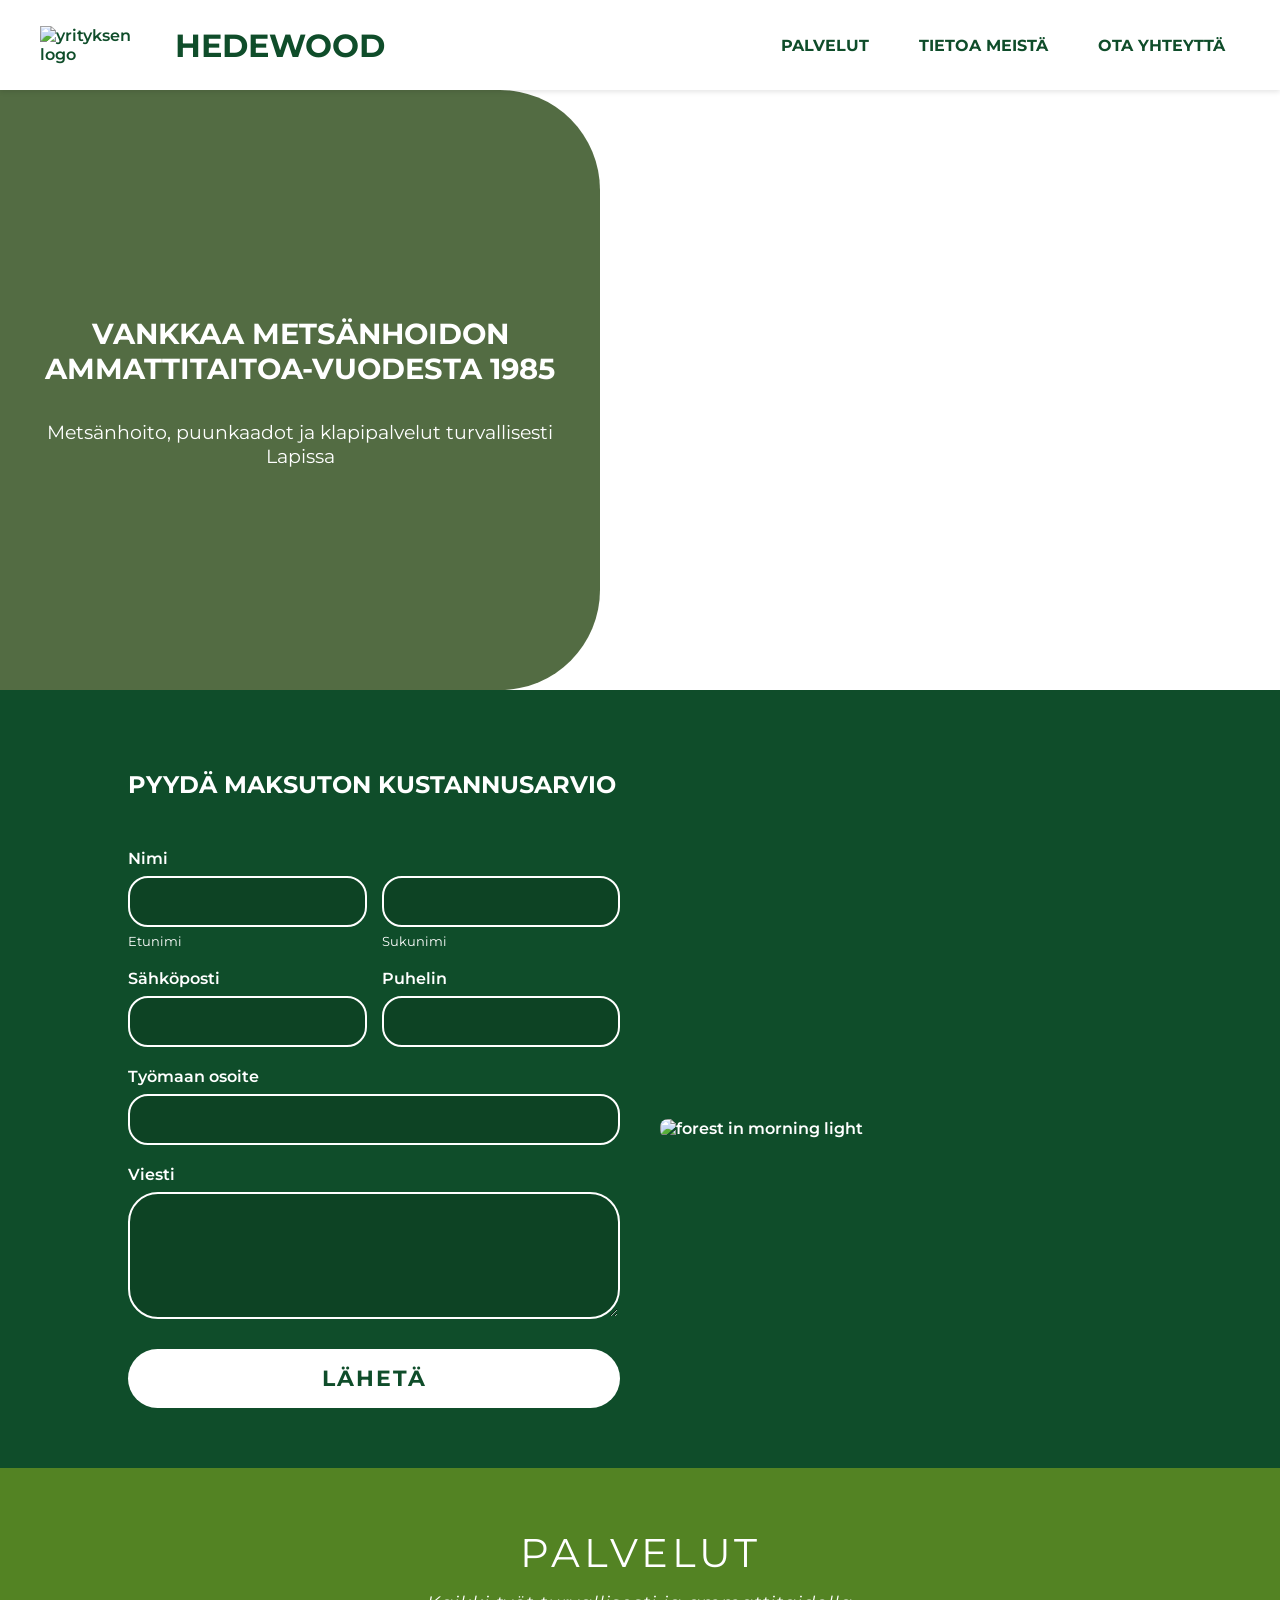
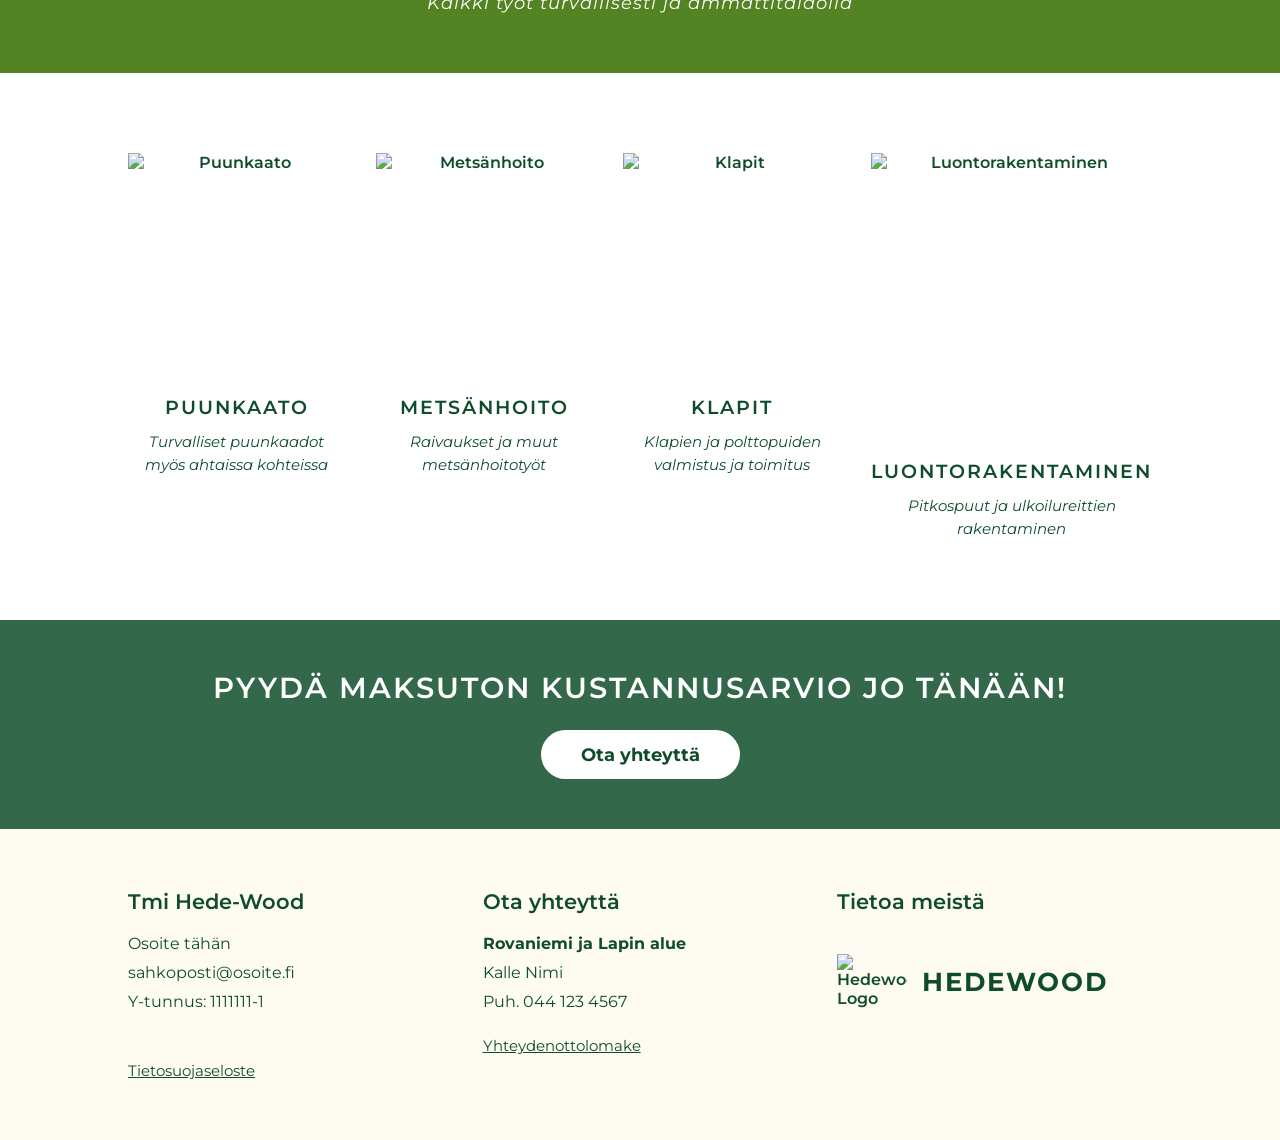
==== frontpage.html @ 9b6c6e56 "Add files via upload" ====
<!DOCTYPE html>
<html lang="fi">
<head>
    <meta charset="UTF-8">
    <meta name="viewport" content="width=device-width, initial-scale=1.0">
    <title>Suomalainen Metsuri Firma</title>
    
    <link rel="stylesheet" href="index.css">
    <link href="https://fonts.googleapis.com/css2?family=Montserrat:wght@400;600&display=swap" rel="stylesheet">
</head>

<body>

    <header class="top_bar">

        <div class="title">

            <img class="image_size" src="../img/CA11775B-EE73-4708-9B7C-FA56D36C9D68.png" alt="yrityksen logo">

            <h1 >HEDEWOOD</h1>

        </div>

        <button class="hamburger-btn" id="hamburgerBtn" aria-label="Avaa valikko">
            <span></span>
            <span></span>
            <span></span>
        </button>
        

        <nav class="navigation" id="navMenu">
            <a href="services.html">PALVELUT</a>
            <a href="about_us.html">TIETOA MEISTÄ</a>
            <a href="contact_us.html">OTA YHTEYTTÄ</a>
            
        </nav>

    </header>



    

    <div>


        <section class="background_box">


            <div>
            

                <h2>
                    VANKKAA METSÄNHOIDON
                    AMMATTITAITOA-VUODESTA
                            1985         
                </h2>

                <h3>
                        Metsänhoito, puunkaadot ja
                    klapipalvelut turvallisesti Lapissa
                </h3>

            </div>
        </section>

        
        

        <section class="box2">
            <h2>PYYDÄ MAKSUTON KUSTANNUSARVIO</h2>

            <div class="box2-content">
                <form class="contact-form">
                    <div class="form-group grid-2">
                        <div class="sub-group">
                            <label for="etunimi">Nimi</label>
                            <input type="text" id="etunimi" name="etunimi">
                            <span class="sub-label">Etunimi</span>
                        </div>
                        <div class="sub-group empty-label-wrapper">
                            <input type="text" id="sukunimi" name="sukunimi">
                            <span class="sub-label">Sukunimi</span>
                        </div>
                    </div>

                    <div class="form-group grid-2">
                        <div class="sub-group">
                            <label for="sahkoposti">Sähköposti</label>
                            <input type="email" id="sahkoposti" name="sahkoposti">
                        </div>
                        <div class="sub-group">
                            <label for="puhelin">Puhelin</label>
                            <input type="tel" id="puhelin" name="puhelin">
                        </div>
                    </div>

                    <div class="form-group">
                        <label for="osoite">Työmaan osoite</label>
                        <input type="text" id="osoite" name="osoite">
                    </div>

                    <div class="form-group">
                        <label for="viesti">Viesti</label>
                        <textarea id="viesti" name="viesti" rows="5"></textarea>
                    </div>

                    <button type="submit" class="submit-btn">LÄHETÄ</button>
                </form>
                    
                <img src="../img/sebastian-unrau-sp-p7uuT0tw-unsplash.jpg" alt="forest in morning light">
            </div>
        </section>

        <section class="services-header">
            <h2>PALVELUT</h2>
            <p>Kaikki työt turvallisesti ja ammattitaidolla</p>
        </section>

        <section class="services-container">
        
            <div class="service-card">
                <img src="../img/kristians-greckis-Xa5B4AlbJls-unsplash.jpg" alt="Puunkaato"> <h3>PUUNKAATO</h3>
                <p>Turvalliset puunkaadot myös ahtaissa kohteissa</p>
            </div>

            <div class="service-card">
                <img src="../img/kristians-greckis-Xa5B4AlBJls-unsplash.jpg" alt="Metsänhoito">
                <h3>METSÄNHOITO</h3>
                <p>Raivaukset ja muut metsänhoitotyöt</p>
            </div>

            <div class="service-card">
                <img src="../img/kristians-greckis-Xa5B4AlbJls-unsplash.jpg" alt="Klapit"> <h3>KLAPIT</h3>
                <p>Klapien ja polttopuiden valmistus ja toimitus</p>
            </div>

            <div class="service-card">
                <img src="../img/kristians-greckis-Xa5B4AlbJls-unsplash.jpg" alt="Luontorakentaminen"> <h3>LUONTORAKENTAMINEN</h3>
                <p>Pitkospuut ja ulkoilureittien rakentaminen</p>
            </div>

        </section>



       

    </div>

    <footer>
        <section class="footer-cta">
            <h2>PYYDÄ MAKSUTON KUSTANNUSARVIO JO TÄNÄÄN!</h2>
            <a href="contact_us.html" class="cta-btn">Ota yhteyttä</a>
        </section>

        <section class="footer-content">
            
            <div class="footer-column">
                <h3>Tmi Hede-Wood</h3>
                <p>Osoite tähän</p>
                <p>sahkoposti@osoite.fi</p>
                <p>Y-tunnus: 1111111-1</p>
                <a href="#" class="footer-link privacy-link">Tietosuojaseloste</a>
            </div>

            <div class="footer-column">
                <h3>Ota yhteyttä</h3>
                <p><strong>Rovaniemi ja Lapin alue</strong></p>
                <p>Kalle Nimi</p>
                <p>Puh. 044 123 4567</p>
                <a href="contact_us.html" class="footer-link">Yhteydenottolomake</a>
            </div>

            <div class="footer-column footer-logo-col">
                <h3>Tietoa meistä</h3>
                <div class="footer-logo-wrapper">
                    <img src="../img/CA11775B-EE73-4708-9B7C-FA56D36C9D68.png" alt="Hedewood Logo">
                    <span class="footer-logo-text">HEDEWOOD</span>
                </div>
            </div>

        </section>
    </footer>

    <script src="script.js"></script>
</body>
</html>
---- index.css ----
body {
    margin: 0;
    padding: 0;
    color: #0f4d2a;
    background-color: #ffffff;
    font-family: 'Montserrat', sans-serif;
    font-weight: 600;
}


.top_bar {
    display: flex;
    justify-content: space-between; 
    align-items: center;
    height: 90px;
    background-color: #ffffff; 
    color: #0f4d2a;
    position: sticky;
    top: 0;
    z-index: 99999;
    padding: 10px 40px;
    box-sizing: border-box;
    box-shadow: 0 2px 5px rgba(0,0,0,0.1); 
}

.title {
    display: flex;
    flex-direction: row;
    align-items: center;
    gap: 15px;
}

.top_bar img {
    width: 120px;
    height: auto;
}


.navigation {
    display: flex;
    gap: 20px; 
}

.hamburger-btn {
    display: none;
}

.navigation a {
    padding: 10px 15px;
    text-decoration: none;
    color: #0f4d2a;
    font-weight: bold;
    transition: color 0.3s;
}

.navigation a:hover {
    color: #355323;
}


.background_box {
    background-image: url(../img/tim-umphreys-ScIFmgwgLDk-unsplash.jpg);
    background-size: cover;
    background-position: center;
    height: 600px;
    display: flex;
    justify-content:flex-start; 
    padding: 0px;
    box-sizing: border-box;
}


.background_box div {
    max-width: 600px; 
    width: 100%;
    padding: 40px;
    border-radius: 0px 100px 100px 0px; 
    background-color: rgba(53, 83, 35, 0.85);
    color: #ffffff;
    text-align: center;
    display: flex;
    flex-direction: column;
    justify-content: center;
    box-sizing: border-box;


    
}


.background_box h2 {
    font-size: 1.8rem;
    margin-bottom: 15px;
}

.background_box h3 {
    font-size: 1.2rem;
    font-weight: 400;
}


.box2 {
    background-color: #0f4d2a;
    color: #ffffff;
    display: flex;
    flex-direction: column; 
    gap: 30px;
    padding: 60px 10%; 
    box-sizing: border-box;
}


.box2-content {
    display: flex;
    align-items: center;
    justify-content: center;
    gap: 40px;
}

.box2-content div {
    flex: 1; 
}

.box2-content img {
    flex: 1; 
    max-width: 800px;
    width: 100%;
    height: auto; 
    border-radius: 8px;
    object-fit: cover;
}

.contact-form {
    flex: 1;
    width: 100%;
}

.form-group {
    margin-bottom: 20px;
    display: flex;
    flex-direction: column;
}

.form-group label {
    font-size: 16px;
    font-weight: 600;
    margin-bottom: 8px;
    display: block;
}

.contact-form input[type="text"],
.contact-form input[type="email"],
.contact-form input[type="tel"],
.contact-form textarea {
    width: 100%;
    padding: 14px 20px;
    background-color: #0d4324; 
    border: 2px solid #ffffff; 
    border-radius: 20px;       
    color: #ffffff;
    font-family: 'Montserrat', sans-serif;
    font-size: 16px;
    box-sizing: border-box;
    outline: none;
}

.contact-form textarea {
    resize: vertical;
    border-radius: 30px; 
}

.sub-group {
    display: flex;
    flex-direction: column;
}

.sub-label {
    font-size: 13px;
    margin-top: 6px;
    color: #ffffff;
    font-weight: 400;
}

.empty-label-wrapper {
    margin-top: 27px; 
}

.submit-btn {
    width: 100%;
    padding: 16px;
    background-color: #ffffff;
    color: #0f4d2a; 
    border: none;
    border-radius: 35px;
    font-size: 22px;
    font-weight: bold;
    font-family: 'Montserrat', sans-serif;
    letter-spacing: 2px;
    cursor: pointer;
    margin-top: 10px;
    transition: background-color 0.2s ease;
}

.submit-btn:hover {
    background-color: #e6e6e6;
}

.grid-2 {
    display: grid;
    grid-template-columns: 1fr 1fr;
    gap: 15px;
}


.services-header {
    background-color: #538323; 
    color: #ffffff;
    text-align: center;
    padding: 60px 20px;
}

.services-header h2 {
    font-size: 2.5rem;
    letter-spacing: 4px;
    margin: 0 0 15px 0;
    font-weight: 400; 
}

.services-header p {
    font-size: 1.1rem;
    font-style: italic;
    font-weight: 400;
    margin: 0;
    letter-spacing: 1px;
}


.services-container {
    display: grid;
    grid-template-columns: repeat(4, 1fr); 
    gap: 30px;
    padding: 80px 10%;
    background-color: #ffffff;
    box-sizing: border-box;
}


.service-card {
    display: flex;
    flex-direction: column;
    align-items: center;
    text-align: center;
}


.service-card img {
    width: 100%;
    aspect-ratio: 1 / 1; 
    object-fit: cover;   
    border-radius: 0px;  
    margin-bottom: 25px;
}


.service-card h3 {
    font-size: 1.2rem;
    color: #0f4d2a;
    letter-spacing: 2px;
    margin: 0 0 12px 0;
    font-weight: 600;
}


.service-card p {
    font-size: 0.95rem;
    color: #0f4d2a;
    font-style: italic;
    font-weight: 400;
    line-height: 1.5;
    margin: 0;
    padding: 0 10px;
}

.footer-cta {
    background-image: linear-gradient(rgba(15, 77, 42, 0.85), rgba(15, 77, 42, 0.85)), url(../img/kristians-greckis-Xa5B4AlBJls-unsplash.jpg);
    background-size: cover;
    background-position: center;
    text-align: center;
    padding: 50px 20px;
    color: #ffffff;
}

.footer-cta h2 {
    font-size: 1.8rem;
    letter-spacing: 2px;
    margin: 0 0 25px 0;
    font-weight: 600;
}


.cta-btn {
    display: inline-block;
    padding: 14px 40px;
    background-color: #ffffff;
    color: #0f4d2a;
    text-decoration: none;
    border-radius: 30px;
    font-size: 1.1rem;
    font-weight: bold;
    transition: background-color 0.2s ease;
}

.cta-btn:hover {
    background-color: #e6e6e6;
}


.footer-content {
    background-color: #fdfbf2; 
    padding: 60px 10%;
    display: grid;
    grid-template-columns: repeat(3, 1fr); 
    gap: 40px;
    box-sizing: border-box;
}

.footer-column {
    display: flex;
    flex-direction: column;
    color: #0f4d2a;
}

.footer-column h3 {
    font-size: 1.3rem;
    margin: 0 0 20px 0;
    font-weight: 600;
}

.footer-column p {
    font-size: 1rem;
    margin: 0 0 10px 0;
    font-weight: 400;
}


.footer-link {
    color: #0f4d2a;
    text-decoration: underline;
    font-weight: 400;
    margin-top: 15px;
    font-size: 0.95rem;
}

.privacy-link {
    margin-top: auto; 
    padding-top: 40px;
}


.footer-logo-wrapper {
    display: flex;
    align-items: center;
    gap: 15px;
    margin-top: 20px;
}

.footer-logo-wrapper img {
    width: 70px;
    height: auto;
}

.footer-logo-text {
    font-size: 1.6rem;
    font-weight: bold;
    letter-spacing: 2px;
    color: #0f4d2a;
}



@media (max-width: 950px) {
    .top_bar {
        flex-direction: row; /* Pidetään logo ja burgeri samalla rivillä */
        justify-content: space-between;
        height: 90px;
        padding: 10px 30px;
    }

    /* Hampurilaispainikkeen tyylit (kolme viivaa) */
    .hamburger-btn {
        display: flex;
        flex-direction: column;
        justify-content: space-around;
        width: 30px;
        height: 25px;
        background: transparent;
        border: none;
        cursor: pointer;
        padding: 0;
        z-index: 100000;
    }

    .hamburger-btn span {
        width: 30px;
        height: 3px;
        background-color: #0f4d2a; /* Logon vihreä */
        border-radius: 10px;
        transition: all 0.3s ease;
    }

    /* Muutetaan navigaatio mobiililaatikoksi, joka liukuu esiin */
    .navigation {
        display: flex;
        flex-direction: column;
        position: absolute;
        top: 90px; /* Alkaa heti top_barin alapuolelta */
        left: 0;
        width: 100%;
        background-color: #ffffff;
        box-shadow: 0 4px 5px rgba(0,0,0,0.1);
        gap: 0;
        padding: 0;
        max-height: 0; /* Piilotettu oletuksena */
        overflow: hidden;
        transition: max-height 0.4s ease-in-out;
    }

    /* Kun valikko on auki (.active), näytetään linkit */
    .navigation.active {
        max-height: 300px; /* Riittävästi tilaa kolmelle linkille */
    }

    .navigation a {
        padding: 20px;
        text-align: center;
        border-bottom: 1px solid #f0f0f0;
        width: 100%;
        box-sizing: border-box;
    }

    /* Animoidaan hampurilaisviivat ruksiksi (X), kun valikko on auki */
    .hamburger-btn.active span:nth-child(1) {
        transform: translateY(8px) rotate(45deg);
    }
    .hamburger-btn.active span:nth-child(2) {
        opacity: 0;
    }
    .hamburger-btn.active span:nth-child(3) {
        transform: translateY(-8px) rotate(-45deg);
    }

    
    .box2 {
        padding: 40px 20px;
        text-align: center;
    }

    .box2-content {
        flex-direction: column;
        gap: 30px;
    }

    
    .services-container {
        grid-template-columns: repeat(2, 1fr);
        padding: 60px 5%;
    }

    
    .footer-content {
        grid-template-columns: 1fr;
        gap: 40px;
        padding: 40px 5%;
        text-align: center;
    }

    .footer-logo-wrapper {
        justify-content: center;
    }

    .privacy-link {
        margin-top: 20px;
        padding-top: 0;
    }
}


@media (max-width: 650px) {
    
    .background_box {
        height: auto;
        min-height: 500px;
    }

    .background_box div {
        border-radius: 0px; 
        padding: 30px 20px;
    }

    .background_box h2 {
        font-size: 1.4rem;
    }

    
    .grid-2 {
        grid-template-columns: 1fr;
        gap: 15px;
    }

    .empty-label-wrapper {
        margin-top: 0px; 
    }

    
    .services-header h2 {
        font-size: 2rem;
    }

    .services-container {
        grid-template-columns: 1fr;
        gap: 40px;
        padding: 40px 20px;
    }

    .service-card img {
        max-width: 320px;
    }

    .footer-cta h2 {
        font-size: 1.3rem;
    }
}
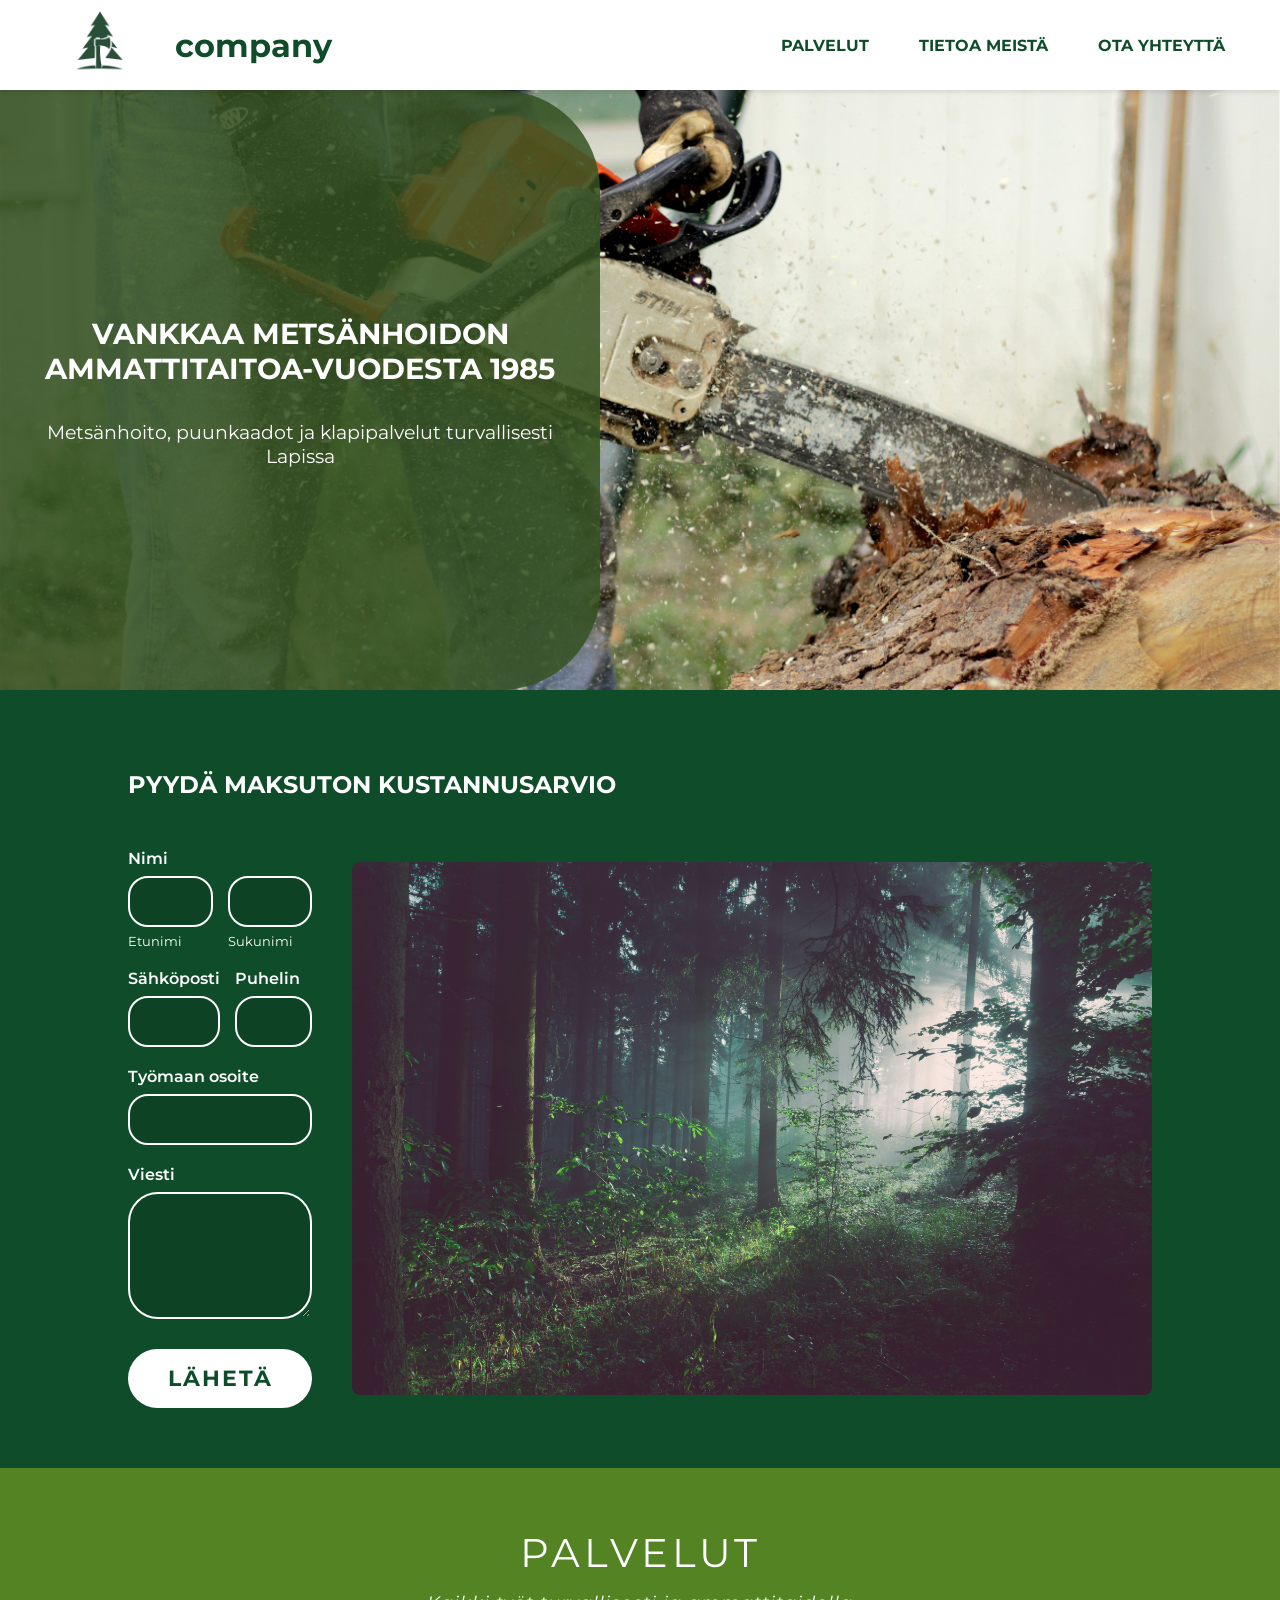
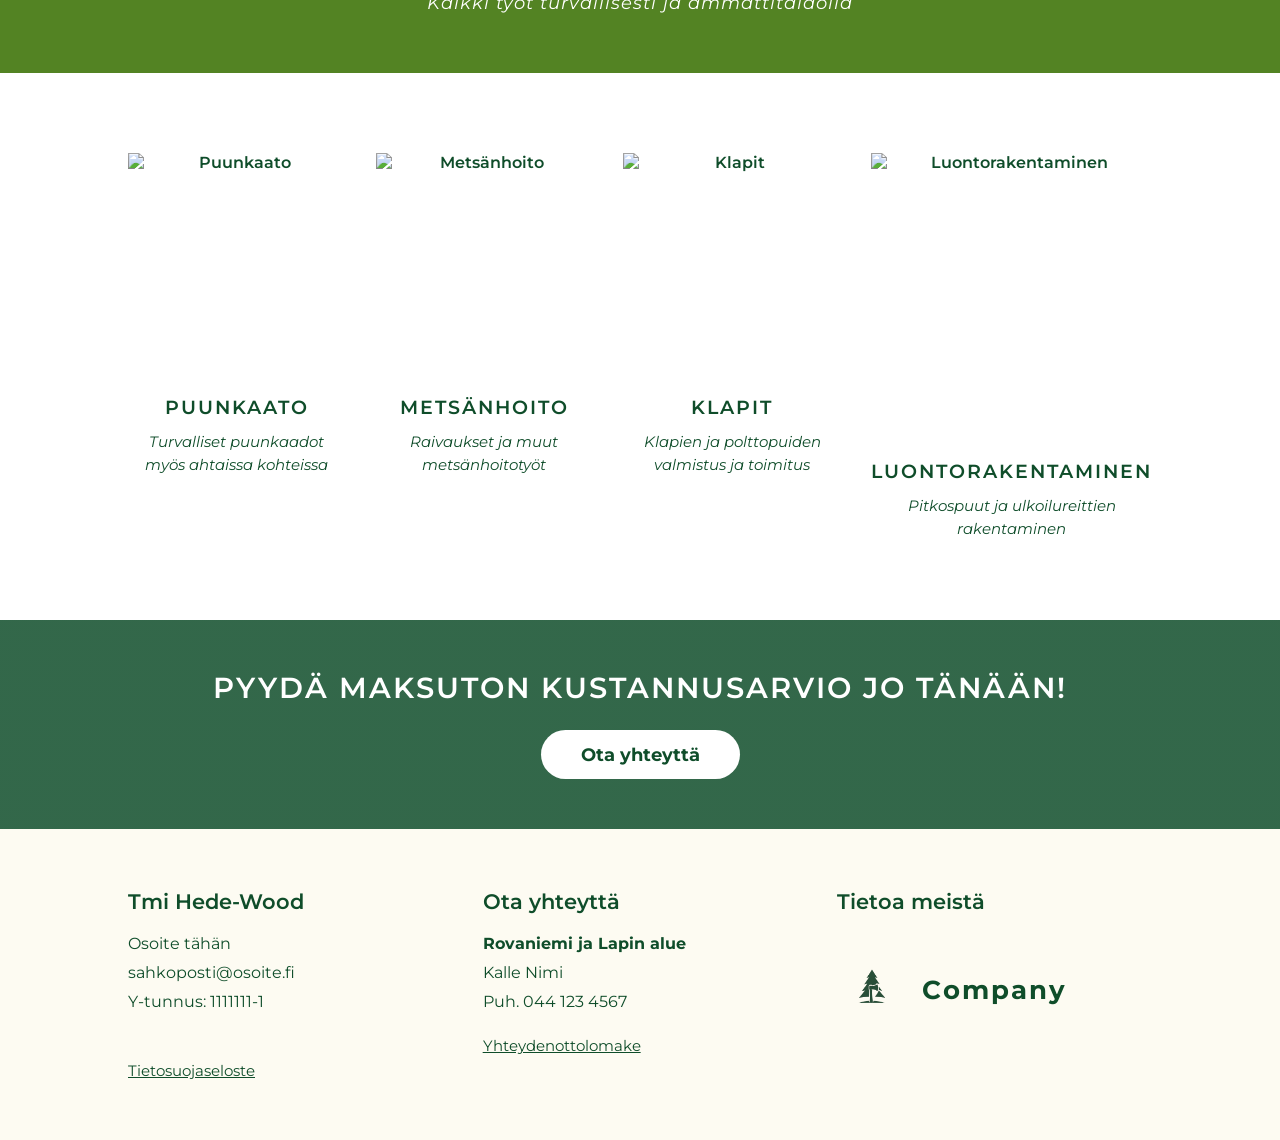
==== commit 17d919c8: "Add files via upload" ====
--- a/frontpage.html
+++ b/frontpage.html
@@ -17,7 +17,7 @@
 
             <img class="image_size" src="../img/CA11775B-EE73-4708-9B7C-FA56D36C9D68.png" alt="yrityksen logo">
 
-            <h1 >HEDEWOOD</h1>
+            <h1 >company</h1>
 
         </div>
 
@@ -176,7 +176,7 @@
                 <h3>Tietoa meistä</h3>
                 <div class="footer-logo-wrapper">
                     <img src="../img/CA11775B-EE73-4708-9B7C-FA56D36C9D68.png" alt="Hedewood Logo">
-                    <span class="footer-logo-text">HEDEWOOD</span>
+                    <span class="footer-logo-text">Company</span>
                 </div>
             </div>
 
